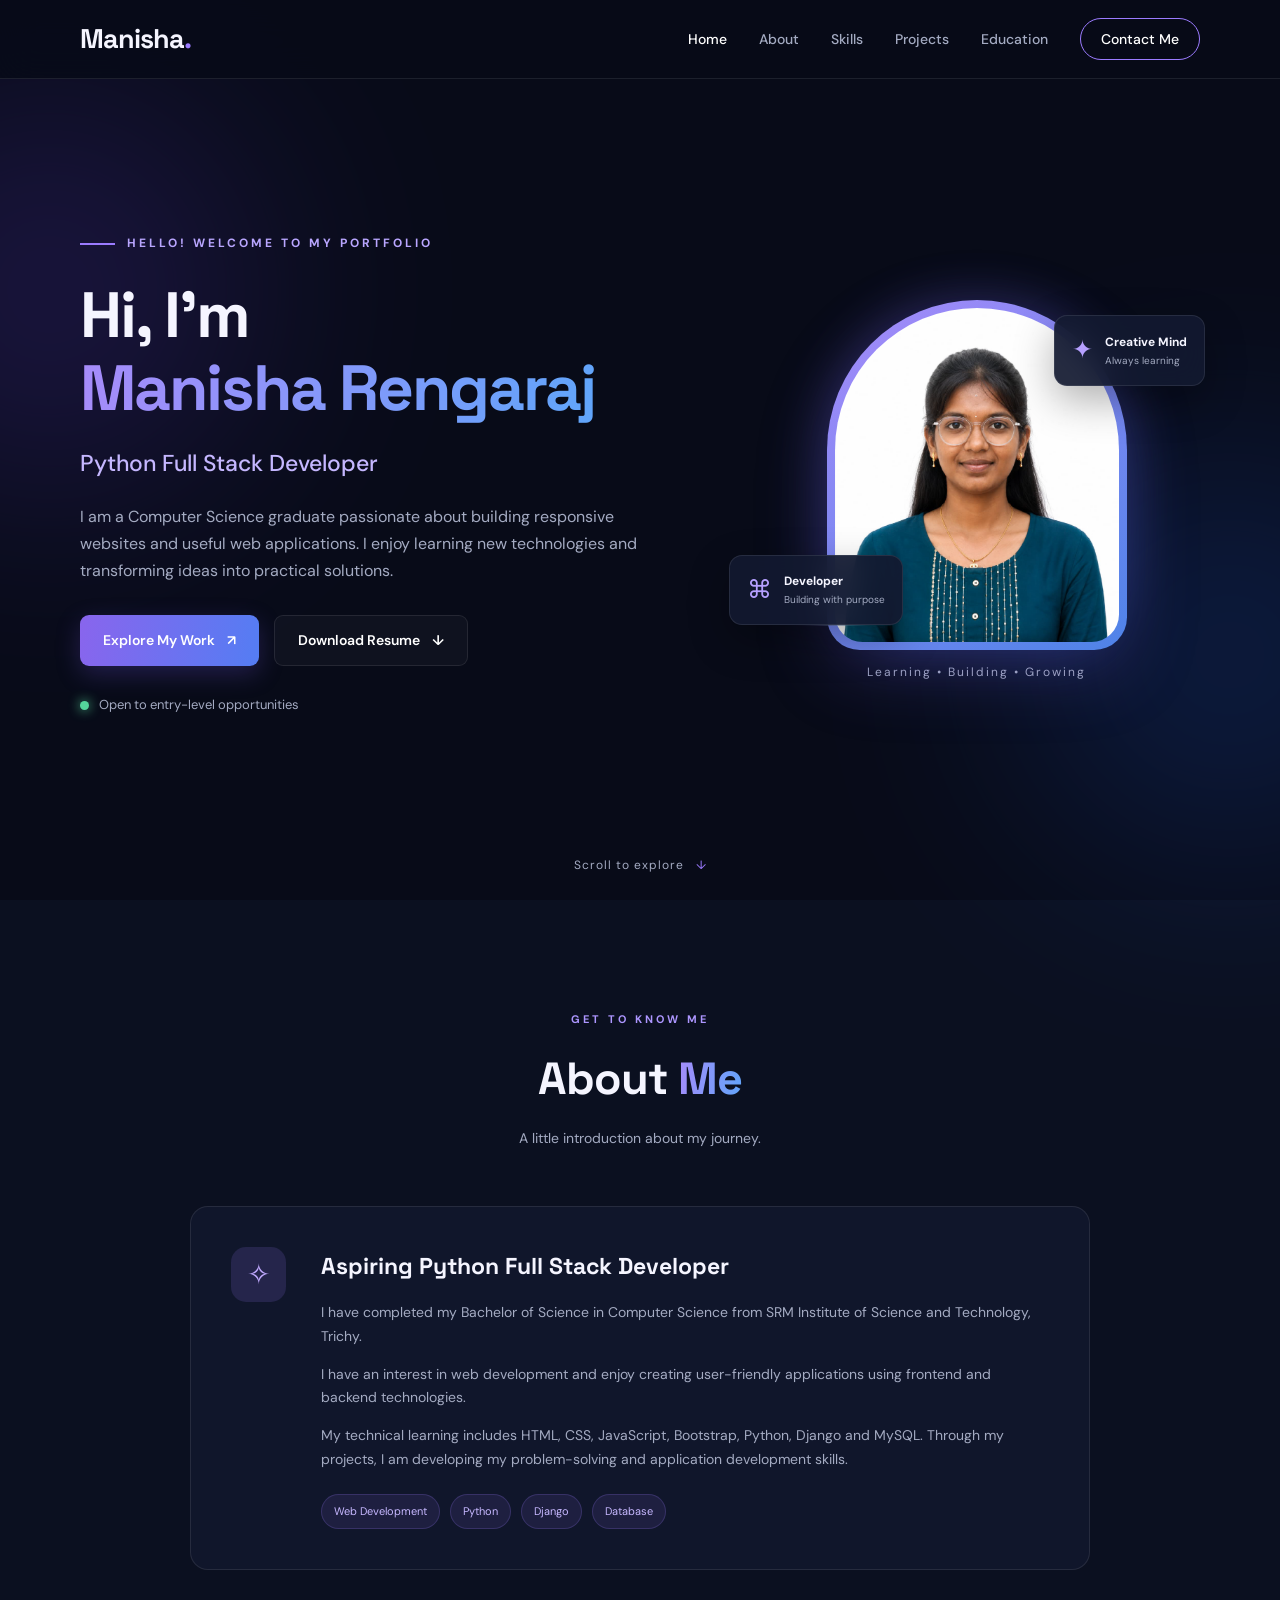
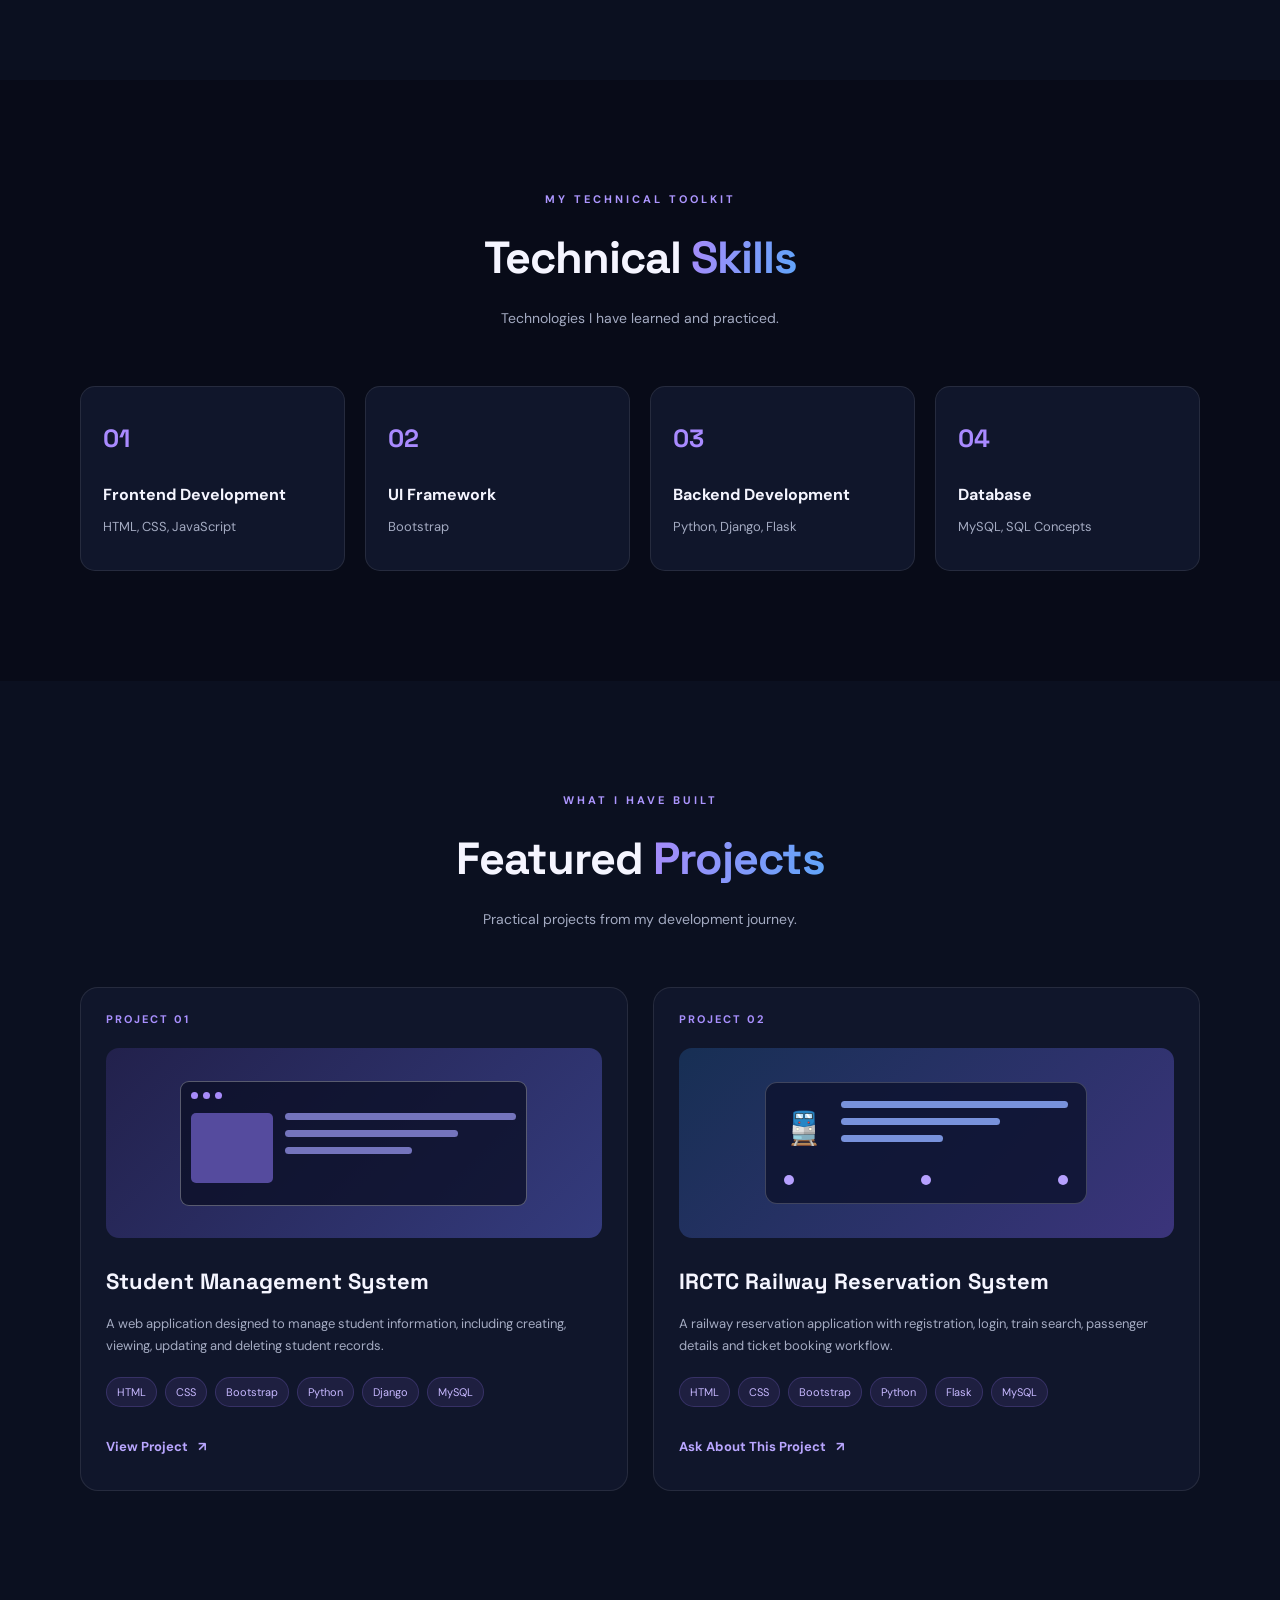
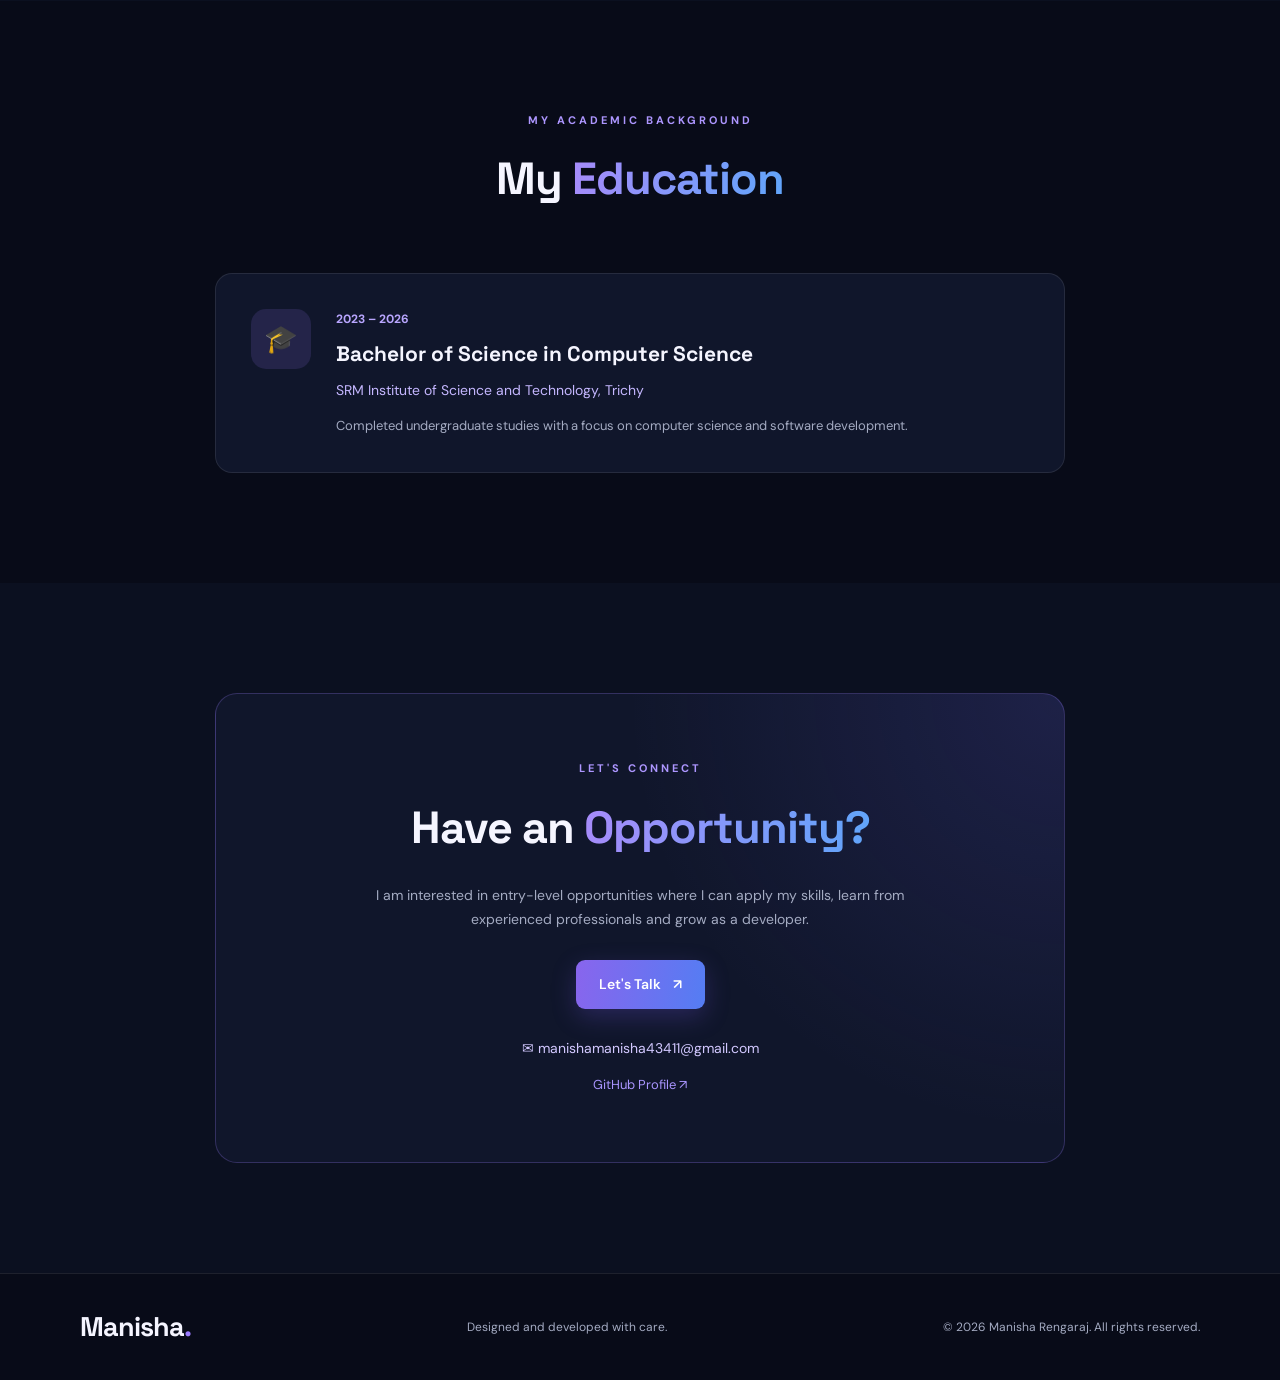
==== index.html @ c959bdaa "Add files via upload" ====
<!DOCTYPE html>
<html lang="en">
<head>
    <meta charset="UTF-8">
    <meta name="viewport" content="width=device-width, initial-scale=1.0">

    <meta name="description" content="Manisha Rengaraj - Python Full Stack Developer Portfolio">

    <title>Manisha Rengaraj | Python Full Stack Developer</title>

    <link rel="preconnect" href="https://fonts.googleapis.com">
    <link rel="preconnect" href="https://fonts.gstatic.com" crossorigin>

    <link href="https://fonts.googleapis.com/css2?family=DM+Sans:wght@400;500;600;700&family=Space+Grotesk:wght@400;500;600;700&display=swap" rel="stylesheet">

    <link rel="stylesheet" href="style.css">
</head>

<body>

    <!-- NAVBAR -->
    <header class="header">
        <nav class="navbar container">

            <a href="#home" class="logo">
                Manisha<span>.</span>
            </a>

            <button class="menu-toggle" id="menuToggle"
                aria-label="Open navigation menu"
                aria-expanded="false">
                <span></span>
                <span></span>
                <span></span>
            </button>

            <ul class="nav-links" id="navLinks">
                <li><a href="#home" class="nav-link active">Home</a></li>
                <li><a href="#about" class="nav-link">About</a></li>
                <li><a href="#skills" class="nav-link">Skills</a></li>
                <li><a href="#projects" class="nav-link">Projects</a></li>
                <li><a href="#education" class="nav-link">Education</a></li>
                <li><a href="#contact" class="nav-link contact-link">Contact Me</a></li>
            </ul>

        </nav>
    </header>


    <main>

        <!-- HERO SECTION -->
        <section class="hero section" id="home">

            <div class="hero-glow glow-one"></div>
            <div class="hero-glow glow-two"></div>

            <div class="container hero-container">

                <div class="hero-content reveal">

                    <p class="welcome-text">
                        <span class="welcome-line"></span>
                        HELLO! WELCOME TO MY PORTFOLIO
                    </p>

                    <h1>
                        Hi, I'm <br>
                        <span class="gradient-text">Manisha Rengaraj</span>
                    </h1>

                    <h2>Python Full Stack Developer</h2>

                    <p class="hero-description">
                        I am a Computer Science graduate passionate about
                        building responsive websites and useful web
                        applications. I enjoy learning new technologies
                        and transforming ideas into practical solutions.
                    </p>

                    <div class="hero-buttons">

                        <a href="#projects" class="btn primary-btn">
                            Explore My Work
                            <span>↗</span>
                        </a>

                        <a href="resume.pdf" class="btn secondary-btn" download>
                            Download Resume
                            <span>↓</span>
                        </a>

                    </div>

                    <div class="availability">
                        <span class="status-dot"></span>
                        Open to entry-level opportunities
                    </div>

                </div>


                <div class="hero-image-area reveal">

                    <div class="image-background"></div>

                    <div class="image-frame">
                        <img
                            src="images/profile%20photo.png"
                            alt="Portrait of Manisha Rengaraj"
                            class="profile-image">
                    </div>

                    <div class="floating-card card-top">
                        <span class="floating-icon">✦</span>
                        <div>
                            <strong>Creative Mind</strong>
                            <small>Always learning</small>
                        </div>
                    </div>

                    <div class="floating-card card-bottom">
                        <span class="floating-icon">⌘</span>
                        <div>
                            <strong>Developer</strong>
                            <small>Building with purpose</small>
                        </div>
                    </div>

                    <p class="image-caption">
                        Learning • Building • Growing
                    </p>

                </div>

            </div>

            <a href="#about" class="scroll-down">
                Scroll to explore <span>↓</span>
            </a>

        </section>


        <!-- ABOUT SECTION -->
        <section class="section about-section" id="about">

            <div class="container">

                <div class="section-heading reveal">
                    <p class="section-label">GET TO KNOW ME</p>
                    <h2>About <span class="gradient-text">Me</span></h2>
                    <p class="section-subtitle">
                        A little introduction about my journey.
                    </p>
                </div>

                <div class="about-card reveal">

                    <div class="about-icon">✧</div>

                    <div class="about-content">

                        <h3>Aspiring Python Full Stack Developer</h3>

                        <p>
                            I have completed my Bachelor of Science in
                            Computer Science from SRM Institute of Science
                            and Technology, Trichy.
                        </p>

                        <p>
                            I have an interest in web development and enjoy
                            creating user-friendly applications using
                            frontend and backend technologies.
                        </p>

                        <p>
                            My technical learning includes HTML, CSS,
                            JavaScript, Bootstrap, Python, Django and MySQL.
                            Through my projects, I am developing my
                            problem-solving and application development skills.
                        </p>

                        <div class="about-tags">
                            <span>Web Development</span>
                            <span>Python</span>
                            <span>Django</span>
                            <span>Database</span>
                        </div>

                    </div>

                </div>

            </div>

        </section>


        <!-- SKILLS SECTION -->
        <section class="section skills-section" id="skills">

            <div class="container">

                <div class="section-heading reveal">
                    <p class="section-label">MY TECHNICAL TOOLKIT</p>
                    <h2>Technical <span class="gradient-text">Skills</span></h2>
                    <p class="section-subtitle">
                        Technologies I have learned and practiced.
                    </p>
                </div>


                <div class="skills-grid">

                    <div class="skill-card reveal">
                        <div class="skill-icon">01</div>
                        <h3>Frontend Development</h3>
                        <p>HTML, CSS, JavaScript</p>
                    </div>

                    <div class="skill-card reveal">
                        <div class="skill-icon">02</div>
                        <h3>UI Framework</h3>
                        <p>Bootstrap</p>
                    </div>

                    <div class="skill-card reveal">
                        <div class="skill-icon">03</div>
                        <h3>Backend Development</h3>
                        <p>Python, Django, Flask</p>
                    </div>

                    <div class="skill-card reveal">
                        <div class="skill-icon">04</div>
                        <h3>Database</h3>
                        <p>MySQL, SQL Concepts</p>
                    </div>

                </div>

            </div>

        </section>


        <!-- PROJECTS SECTION -->
        <section class="section projects-section" id="projects">

            <div class="container">

                <div class="section-heading reveal">
                    <p class="section-label">WHAT I HAVE BUILT</p>
                    <h2>Featured <span class="gradient-text">Projects</span></h2>
                    <p class="section-subtitle">
                        Practical projects from my development journey.
                    </p>
                </div>


                <div class="projects-grid">

                    <!-- PROJECT ONE -->
                    <article class="project-card reveal">

                        <div class="project-number">PROJECT 01</div>

                        <div class="project-visual visual-one">
                            <div class="visual-window">
                                <div class="window-dots">
                                    <span></span>
                                    <span></span>
                                    <span></span>
                                </div>
                                <div class="visual-content">
                                    <div class="visual-sidebar"></div>
                                    <div class="visual-lines">
                                        <span></span>
                                        <span></span>
                                        <span></span>
                                    </div>
                                </div>
                            </div>
                        </div>

                        <div class="project-info">

                            <h3>Student Management System</h3>

                            <p>
                                A web application designed to manage student
                                information, including creating, viewing,
                                updating and deleting student records.
                            </p>

                            <div class="project-tags">
                                <span>HTML</span>
                                <span>CSS</span>
                                <span>Bootstrap</span>
                                <span>Python</span>
                                <span>Django</span>
                                <span>MySQL</span>
                            </div>
                           <a href="YOUR_LIVE_PROJECT_URL" target="_blank" class="project-link">
    View Project <span>↗</span>
</a>

                        </div>

                    </article>


                    <!-- PROJECT TWO -->
                    <article class="project-card reveal">

                        <div class="project-number">PROJECT 02</div>

                        <div class="project-visual visual-two">
                            <div class="ticket-design">
                                <div class="ticket-icon">🚆</div>
                                <div class="ticket-lines">
                                    <span></span>
                                    <span></span>
                                    <span></span>
                                </div>
                                <div class="ticket-route">
                                    <span></span>
                                    <span></span>
                                    <span></span>
                                </div>
                            </div>
                        </div>

                        <div class="project-info">

                            <h3>IRCTC Railway Reservation System</h3>

                            <p>
                                A railway reservation application with
                                registration, login, train search,
                                passenger details and ticket booking workflow.
                            </p>

                            <div class="project-tags">
                                <span>HTML</span>
                                <span>CSS</span>
                                <span>Bootstrap</span>
                                <span>Python</span>
                                <span>Flask</span>
                                <span>MySQL</span>
                            </div>

                            <a href="#contact" class="project-link">
                                Ask About This Project <span>↗</span>
                            </a>

                        </div>

                    </article>

                </div>

            </div>

        </section>


        <!-- EDUCATION SECTION -->
        <section class="section education-section" id="education">

            <div class="container">

                <div class="section-heading reveal">
                    <p class="section-label">MY ACADEMIC BACKGROUND</p>
                    <h2>My <span class="gradient-text">Education</span></h2>
                </div>

                <div class="education-card reveal">

                    <div class="education-icon">🎓</div>

                    <div>
                        <p class="education-year">2023 – 2026</p>

                        <h3>Bachelor of Science in Computer Science</h3>

                        <p class="college-name">
                            SRM Institute of Science and Technology, Trichy
                        </p>

                        <p class="education-description">
                            Completed undergraduate studies with a focus
                            on computer science and software development.
                        </p>
                    </div>

                </div>

            </div>

        </section>


        <!-- CONTACT SECTION -->
        <section class="section contact-section" id="contact">

            <div class="container">

                <div class="contact-card reveal">

                    <p class="section-label">LET'S CONNECT</p>

                    <h2>
                        Have an <span class="gradient-text">Opportunity?</span>
                    </h2>

                    <p>
                        I am interested in entry-level opportunities where
                        I can apply my skills, learn from experienced
                        professionals and grow as a developer.
                    </p>

                    <a href="mailto:manishamanisha43411@gmail.com"
                       class="btn primary-btn">
                        Let's Talk <span>↗</span>
                    </a>

                    <div class="contact-email">
                        <span>✉</span>
                        manishamanisha43411@gmail.com
                    </div>

                    <a
                        href="https://github.com/manishamanisha43411-del"
                        target="_blank"
                        rel="noopener noreferrer"
                        class="github-link">
                        GitHub Profile ↗
                    </a>

                </div>

            </div>

        </section>

    </main>


    <!-- FOOTER -->
    <footer class="footer">

        <div class="container footer-content">

            <a href="#home" class="logo">
                Manisha<span>.</span>
            </a>

            <p>
                Designed and developed with care.
            </p>

            <p class="copyright">
                © <span id="year"></span> Manisha Rengaraj.
                All rights reserved.
            </p>

        </div>

    </footer>


    <script src="script.js"></script>

</body>
</html>
---- style.css ----
/* ==============================
   GLOBAL SETTINGS
================================= */

:root {
    --background: #080b18;
    --surface: #10162b;
    --surface-light: #151d36;
    --primary: #9b7bff;
    --secondary: #5c8dff;
    --text: #f5f5ff;
    --muted: #a4abc2;
    --border: rgba(255, 255, 255, 0.09);
}

* {
    margin: 0;
    padding: 0;
    box-sizing: border-box;
    scroll-behavior: smooth;
}

body {
    background: var(--background);
    color: var(--text);
    font-family: "DM Sans", sans-serif;
    line-height: 1.7;
    overflow-x: hidden;
}

a {
    color: inherit;
    text-decoration: none;
}

button {
    font: inherit;
}

.container {
    width: min(1120px, 90%);
    margin: auto;
}

.section {
    padding: 110px 0;
}

.gradient-text {
    background: linear-gradient(100deg, #a78bfa, #60a5fa);
    -webkit-background-clip: text;
    background-clip: text;
    color: transparent;
}


/* ==============================
   NAVBAR
================================= */

.header {
    position: fixed;
    top: 0;
    left: 0;
    width: 100%;
    z-index: 1000;
    background: rgba(8, 11, 24, 0.85);
    backdrop-filter: blur(18px);
    border-bottom: 1px solid var(--border);
}

.navbar {
    min-height: 78px;
    display: flex;
    align-items: center;
    justify-content: space-between;
}

.logo {
    font-family: "Space Grotesk", sans-serif;
    font-size: 27px;
    font-weight: 700;
    letter-spacing: -1px;
}

.logo span {
    color: var(--primary);
}

.nav-links {
    display: flex;
    align-items: center;
    gap: 32px;
    list-style: none;
}

.nav-link {
    color: var(--muted);
    font-size: 14px;
    font-weight: 500;
    transition: 0.3s;
}

.nav-link:hover,
.nav-link.active {
    color: #ffffff;
}

.contact-link {
    padding: 11px 20px;
    border: 1px solid var(--primary);
    border-radius: 30px;
    color: white;
}

.contact-link:hover {
    background: var(--primary);
}

.menu-toggle {
    display: none;
    background: transparent;
    border: 0;
    cursor: pointer;
}

.menu-toggle span {
    display: block;
    width: 25px;
    height: 2px;
    background: white;
    margin: 6px 0;
}


/* ==============================
   HERO SECTION
================================= */

.hero {
    min-height: 100vh;
    padding-top: 150px;
    padding-bottom: 100px;
    position: relative;
    display: flex;
    align-items: center;
}

.hero-container {
    display: grid;
    grid-template-columns: 1.15fr 0.85fr;
    align-items: center;
    gap: 70px;
}

.hero-glow {
    position: absolute;
    width: 400px;
    height: 400px;
    border-radius: 50%;
    filter: blur(120px);
    opacity: 0.18;
    pointer-events: none;
}

.glow-one {
    background: #7648ff;
    top: 10%;
    left: -150px;
}

.glow-two {
    background: #246bff;
    bottom: 5%;
    right: -150px;
}

.hero-content {
    position: relative;
    z-index: 2;
}

.welcome-text {
    color: #b9a6ff;
    font-size: 12px;
    letter-spacing: 3px;
    font-weight: 700;
    margin-bottom: 25px;
    display: flex;
    align-items: center;
    gap: 12px;
}

.welcome-line {
    width: 35px;
    height: 2px;
    background: var(--primary);
}

.hero h1 {
    font-family: "Space Grotesk", sans-serif;
    font-size: clamp(42px, 5vw, 68px);
    line-height: 1.15;
    letter-spacing: -2px;
    margin-bottom: 18px;
}

.hero h2 {
    color: #c5b7ff;
    font-size: 23px;
    font-weight: 500;
    margin-bottom: 20px;
}

.hero-description {
    max-width: 560px;
    color: var(--muted);
    font-size: 16px;
    margin-bottom: 30px;
}

.hero-buttons {
    display: flex;
    flex-wrap: wrap;
    gap: 15px;
    margin-bottom: 28px;
}

.btn {
    display: inline-flex;
    align-items: center;
    justify-content: center;
    gap: 12px;
    padding: 13px 23px;
    border-radius: 9px;
    font-weight: 600;
    font-size: 14px;
    transition: 0.3s;
}

.primary-btn {
    background: linear-gradient(100deg, #8965ed, #547df3);
    color: white;
    box-shadow: 0 8px 25px rgba(115, 88, 230, 0.25);
}

.primary-btn:hover {
    transform: translateY(-4px);
    box-shadow: 0 12px 30px rgba(115, 88, 230, 0.4);
}

.secondary-btn {
    border: 1px solid var(--border);
    color: white;
    background: rgba(255, 255, 255, 0.03);
}

.secondary-btn:hover {
    border-color: var(--primary);
    transform: translateY(-4px);
}

.availability {
    color: var(--muted);
    font-size: 13px;
    display: flex;
    align-items: center;
    gap: 10px;
}

.status-dot {
    width: 9px;
    height: 9px;
    border-radius: 50%;
    background: #54d69b;
    box-shadow: 0 0 12px #54d69b;
}


/* ==============================
   HERO IMAGE
================================= */

.hero-image-area {
    min-height: 430px;
    position: relative;
    display: flex;
    justify-content: center;
    align-items: center;
}

.image-background {
    position: absolute;
    width: 310px;
    height: 350px;
    border-radius: 45% 45% 30% 30%;
    background: linear-gradient(140deg, #8060e9, #2d68ca);
    opacity: 0.25;
    filter: blur(25px);
}

.image-frame {
    width: 300px;
    height: 350px;
    padding: 8px;
    position: relative;
    z-index: 1;
    border-radius: 160px 160px 35px 35px;
    background: linear-gradient(145deg, #a78bfa, #4e83e8);
    box-shadow: 0 20px 70px rgba(100, 87, 220, 0.25);
}

.profile-image {
    display: block;
    width: 100%;
    height: 100%;
    object-fit: cover;
    object-position: center top;
    border-radius: 155px 155px 30px 30px;
}

.floating-card {
    position: absolute;
    z-index: 3;
    display: flex;
    align-items: center;
    gap: 12px;
    padding: 13px 17px;
    border: 1px solid var(--border);
    background: rgba(19, 25, 48, 0.92);
    backdrop-filter: blur(15px);
    border-radius: 13px;
    box-shadow: 0 15px 40px rgba(0, 0, 0, 0.3);
}

.card-top {
    top: 55px;
    right: -5px;
}

.card-bottom {
    bottom: 65px;
    left: -25px;
}

.floating-icon {
    font-size: 25px;
    color: #b6a0ff;
}

.floating-card strong,
.floating-card small {
    display: block;
}

.floating-card strong {
    font-size: 12px;
}

.floating-card small {
    font-size: 10px;
    color: var(--muted);
}

.image-caption {
    position: absolute;
    bottom: 8px;
    color: var(--muted);
    font-size: 12px;
    letter-spacing: 2px;
}

.scroll-down {
    position: absolute;
    bottom: 25px;
    left: 50%;
    transform: translateX(-50%);
    color: var(--muted);
    font-size: 12px;
    letter-spacing: 1px;
}

.scroll-down span {
    color: var(--primary);
    margin-left: 8px;
}


/* ==============================
   SECTION HEADINGS
================================= */

.section-heading {
    text-align: center;
    margin-bottom: 55px;
}

.section-label {
    color: #ad96ff;
    font-size: 11px;
    font-weight: 700;
    letter-spacing: 3px;
    margin-bottom: 12px;
}

.section-heading h2,
.contact-card h2 {
    font-family: "Space Grotesk", sans-serif;
    font-size: clamp(32px, 4vw, 45px);
    letter-spacing: -1px;
}

.section-subtitle {
    color: var(--muted);
    margin-top: 10px;
    font-size: 14px;
}


/* ==============================
   ABOUT
================================= */

.about-section {
    background: #0b1020;
}

.about-card {
    max-width: 900px;
    margin: auto;
    display: grid;
    grid-template-columns: 65px 1fr;
    gap: 25px;
    padding: 40px;
    background: var(--surface);
    border: 1px solid var(--border);
    border-radius: 18px;
}

.about-icon {
    width: 55px;
    height: 55px;
    border-radius: 15px;
    display: grid;
    place-items: center;
    background: rgba(155, 123, 255, 0.15);
    color: #c1aaff;
    font-size: 28px;
}

.about-content h3 {
    font-family: "Space Grotesk", sans-serif;
    font-size: 23px;
    margin-bottom: 15px;
}

.about-content p {
    color: var(--muted);
    font-size: 14px;
    margin-bottom: 14px;
}

.about-tags {
    display: flex;
    flex-wrap: wrap;
    gap: 10px;
    margin-top: 22px;
}

.about-tags span,
.project-tags span {
    padding: 7px 12px;
    border-radius: 30px;
    background: rgba(155, 123, 255, 0.1);
    border: 1px solid rgba(155, 123, 255, 0.2);
    color: #c7b8ff;
    font-size: 11px;
}


/* ==============================
   SKILLS
================================= */

.skills-grid {
    display: grid;
    grid-template-columns: repeat(4, 1fr);
    gap: 20px;
}

.skill-card {
    padding: 30px 22px;
    min-height: 185px;
    background: var(--surface);
    border: 1px solid var(--border);
    border-radius: 15px;
    transition: 0.3s;
}

.skill-card:hover {
    transform: translateY(-8px);
    border-color: var(--primary);
    background: var(--surface-light);
}

.skill-icon {
    color: #a98aff;
    font-family: "Space Grotesk", sans-serif;
    font-size: 25px;
    font-weight: 700;
    margin-bottom: 22px;
}

.skill-card h3 {
    font-size: 16px;
    margin-bottom: 8px;
}

.skill-card p {
    color: var(--muted);
    font-size: 13px;
}


/* ==============================
   PROJECTS
================================= */

.projects-section {
    background: #0b1020;
}

.projects-grid {
    display: grid;
    grid-template-columns: repeat(2, 1fr);
    gap: 25px;
}

.project-card {
    background: var(--surface);
    border: 1px solid var(--border);
    border-radius: 18px;
    overflow: hidden;
    transition: 0.35s;
}

.project-card:hover {
    transform: translateY(-8px);
    border-color: rgba(155, 123, 255, 0.6);
    box-shadow: 0 20px 50px rgba(0, 0, 0, 0.25);
}

.project-number {
    padding: 22px 25px 0;
    color: #a990ff;
    font-size: 11px;
    font-weight: 700;
    letter-spacing: 2px;
}

.project-visual {
    height: 190px;
    margin: 20px 25px;
    border-radius: 13px;
    display: grid;
    place-items: center;
    overflow: hidden;
}

.visual-one {
    background: linear-gradient(135deg, #22214c, #343b7d);
}

.visual-two {
    background: linear-gradient(135deg, #172f54, #3b347b);
}

.visual-window {
    width: 70%;
    height: 125px;
    border: 1px solid rgba(255,255,255,0.3);
    border-radius: 9px;
    background: rgba(10, 14, 35, 0.75);
    padding: 10px;
}

.window-dots {
    display: flex;
    gap: 5px;
}

.window-dots span {
    width: 7px;
    height: 7px;
    border-radius: 50%;
    background: #a78bfa;
}

.visual-content {
    display: flex;
    gap: 12px;
    margin-top: 14px;
}

.visual-sidebar {
    width: 25%;
    height: 70px;
    border-radius: 5px;
    background: #554b9e;
}

.visual-lines {
    flex: 1;
}

.visual-lines span,
.ticket-lines span {
    display: block;
    height: 7px;
    border-radius: 10px;
    margin-bottom: 10px;
    background: #7474bd;
}

.visual-lines span:nth-child(2) {
    width: 75%;
}

.visual-lines span:nth-child(3) {
    width: 55%;
}

.ticket-design {
    width: 65%;
    padding: 18px;
    background: rgba(13, 19, 47, 0.85);
    border: 1px solid rgba(255,255,255,0.2);
    border-radius: 12px;
    display: grid;
    grid-template-columns: 45px 1fr;
    gap: 12px;
}

.ticket-icon {
    font-size: 32px;
}

.ticket-lines span {
    background: #7892dc;
}

.ticket-lines span:nth-child(2) {
    width: 70%;
}

.ticket-lines span:nth-child(3) {
    width: 45%;
}

.ticket-route {
    grid-column: 1 / -1;
    display: flex;
    justify-content: space-between;
    margin-top: 8px;
}

.ticket-route span {
    width: 10px;
    height: 10px;
    border-radius: 50%;
    background: #b6a0ff;
}

.project-info {
    padding: 5px 25px 30px;
}

.project-info h3 {
    font-family: "Space Grotesk", sans-serif;
    font-size: 22px;
    margin-bottom: 12px;
}

.project-info p {
    color: var(--muted);
    font-size: 13px;
    margin-bottom: 20px;
}

.project-tags {
    display: flex;
    flex-wrap: wrap;
    gap: 8px;
    margin-bottom: 25px;
}

.project-tags span {
    padding: 5px 10px;
}

.project-link {
    display: inline-flex;
    align-items: center;
    gap: 10px;
    color: #b9a6ff;
    font-size: 13px;
    font-weight: 700;
}

.project-link:hover {
    color: white;
}


/* ==============================
   EDUCATION
================================= */

.education-card {
    max-width: 850px;
    margin: auto;
    padding: 35px;
    display: flex;
    gap: 25px;
    align-items: flex-start;
    background: var(--surface);
    border: 1px solid var(--border);
    border-radius: 17px;
}

.education-icon {
    width: 60px;
    height: 60px;
    flex-shrink: 0;
    display: grid;
    place-items: center;
    background: rgba(155, 123, 255, 0.14);
    border-radius: 15px;
    font-size: 27px;
}

.education-year {
    color: #b9a6ff;
    font-size: 12px;
    font-weight: 700;
    margin-bottom: 7px;
}

.education-card h3 {
    font-family: "Space Grotesk", sans-serif;
    font-size: 21px;
}

.college-name {
    color: #c5b7ff;
    margin-top: 7px;
    font-size: 14px;
}

.education-description {
    color: var(--muted);
    font-size: 13px;
    margin-top: 12px;
}


/* ==============================
   CONTACT
================================= */

.contact-section {
    background: #0b1020;
}

.contact-card {
    max-width: 850px;
    margin: auto;
    padding: 65px 30px;
    text-align: center;
    border-radius: 22px;
    border: 1px solid rgba(155, 123, 255, 0.25);
    background:
        radial-gradient(circle at top right, rgba(100, 90, 220, 0.16), transparent 45%),
        var(--surface);
}

.contact-card h2 {
    margin-bottom: 18px;
}

.contact-card > p:not(.section-label) {
    max-width: 570px;
    margin: 0 auto 28px;
    color: var(--muted);
    font-size: 14px;
}

.contact-email {
    margin-top: 28px;
    color: #d2c8ff;
    font-size: 14px;
}

.github-link {
    display: inline-block;
    margin-top: 13px;
    color: #a995ff;
    font-size: 13px;
}

.github-link:hover {
    color: white;
}


/* ==============================
   FOOTER
================================= */

.footer {
    padding: 30px 0;
    border-top: 1px solid var(--border);
}

.footer-content {
    display: flex;
    align-items: center;
    justify-content: space-between;
    gap: 20px;
}

.footer-content p {
    color: var(--muted);
    font-size: 12px;
}

.copyright {
    text-align: right;
}


/* ==============================
   REVEAL ANIMATION
================================= */

.reveal {
    opacity: 0;
    transform: translateY(25px);
    transition: opacity 0.7s ease, transform 0.7s ease;
}

.reveal.visible {
    opacity: 1;
    transform: translateY(0);
}


/* ==============================
   RESPONSIVE DESIGN
================================= */

@media (max-width: 900px) {

    .nav-links {
        gap: 18px;
    }

    .hero-container {
        gap: 30px;
    }

    .skills-grid {
        grid-template-columns: repeat(2, 1fr);
    }

    .hero h1 {
        font-size: 48px;
    }
}


@media (max-width: 700px) {

    .section {
        padding: 85px 0;
    }

    .navbar {
        min-height: 70px;
    }

    .menu-toggle {
        display: block;
    }

    .nav-links {
        position: absolute;
        top: 70px;
        left: 0;
        width: 100%;
        padding: 25px 5%;
        display: none;
        flex-direction: column;
        align-items: stretch;
        gap: 18px;
        background: #10162b;
        border-bottom: 1px solid var(--border);
    }

    .nav-links.show {
        display: flex;
    }

    .nav-link {
        display: block;
        padding: 8px 0;
    }

    .contact-link {
        text-align: center;
    }

    .hero {
        padding-top: 120px;
        padding-bottom: 80px;
    }

    .hero-container {
        grid-template-columns: 1fr;
        gap: 45px;
    }

    .hero-content {
        text-align: center;
    }

    .welcome-text {
        justify-content: center;
        font-size: 10px;
        letter-spacing: 2px;
    }

    .hero h1 {
        font-size: clamp(38px, 10vw, 52px);
    }

    .hero h2 {
        font-size: 20px;
    }

    .hero-description {
        margin-left: auto;
        margin-right: auto;
    }

    .hero-buttons {
        justify-content: center;
    }

    .availability {
        justify-content: center;
    }

    .hero-image-area {
        min-height: 390px;
    }

    .image-frame {
        width: 260px;
        height: 310px;
    }

    .card-top {
        right: 0;
    }

    .card-bottom {
        left: 0;
    }

    .scroll-down {
        display: none;
    }

    .about-card {
        grid-template-columns: 1fr;
        padding: 28px;
    }

    .projects-grid {
        grid-template-columns: 1fr;
    }

    .education-card {
        padding: 25px;
    }

    .footer-content {
        flex-direction: column;
        text-align: center;
    }

    .copyright {
        text-align: center;
    }

}


@media (max-width: 420px) {

    .skills-grid {
        grid-template-columns: 1fr;
    }

    .hero-buttons {
        flex-direction: column;
    }

    .hero-buttons .btn {
        width: 100%;
    }

    .floating-card {
        padding: 10px;
    }

    .card-top {
        right: -8px;
    }

    .card-bottom {
        left: -8px;
    }

    .project-info {
        padding-left: 18px;
        padding-right: 18px;
    }

    .project-visual {
        margin-left: 18px;
        margin-right: 18px;
    }

}


/* Respect reduced-motion settings */

@media (prefers-reduced-motion: reduce) {
    *,
    *::before,
    *::after {
        scroll-behavior: auto !important;
        transition-duration: 0.01ms !important;
        animation-duration: 0.01ms !important;
    }

    .reveal {
        opacity: 1;
        transform: none;
    }
}
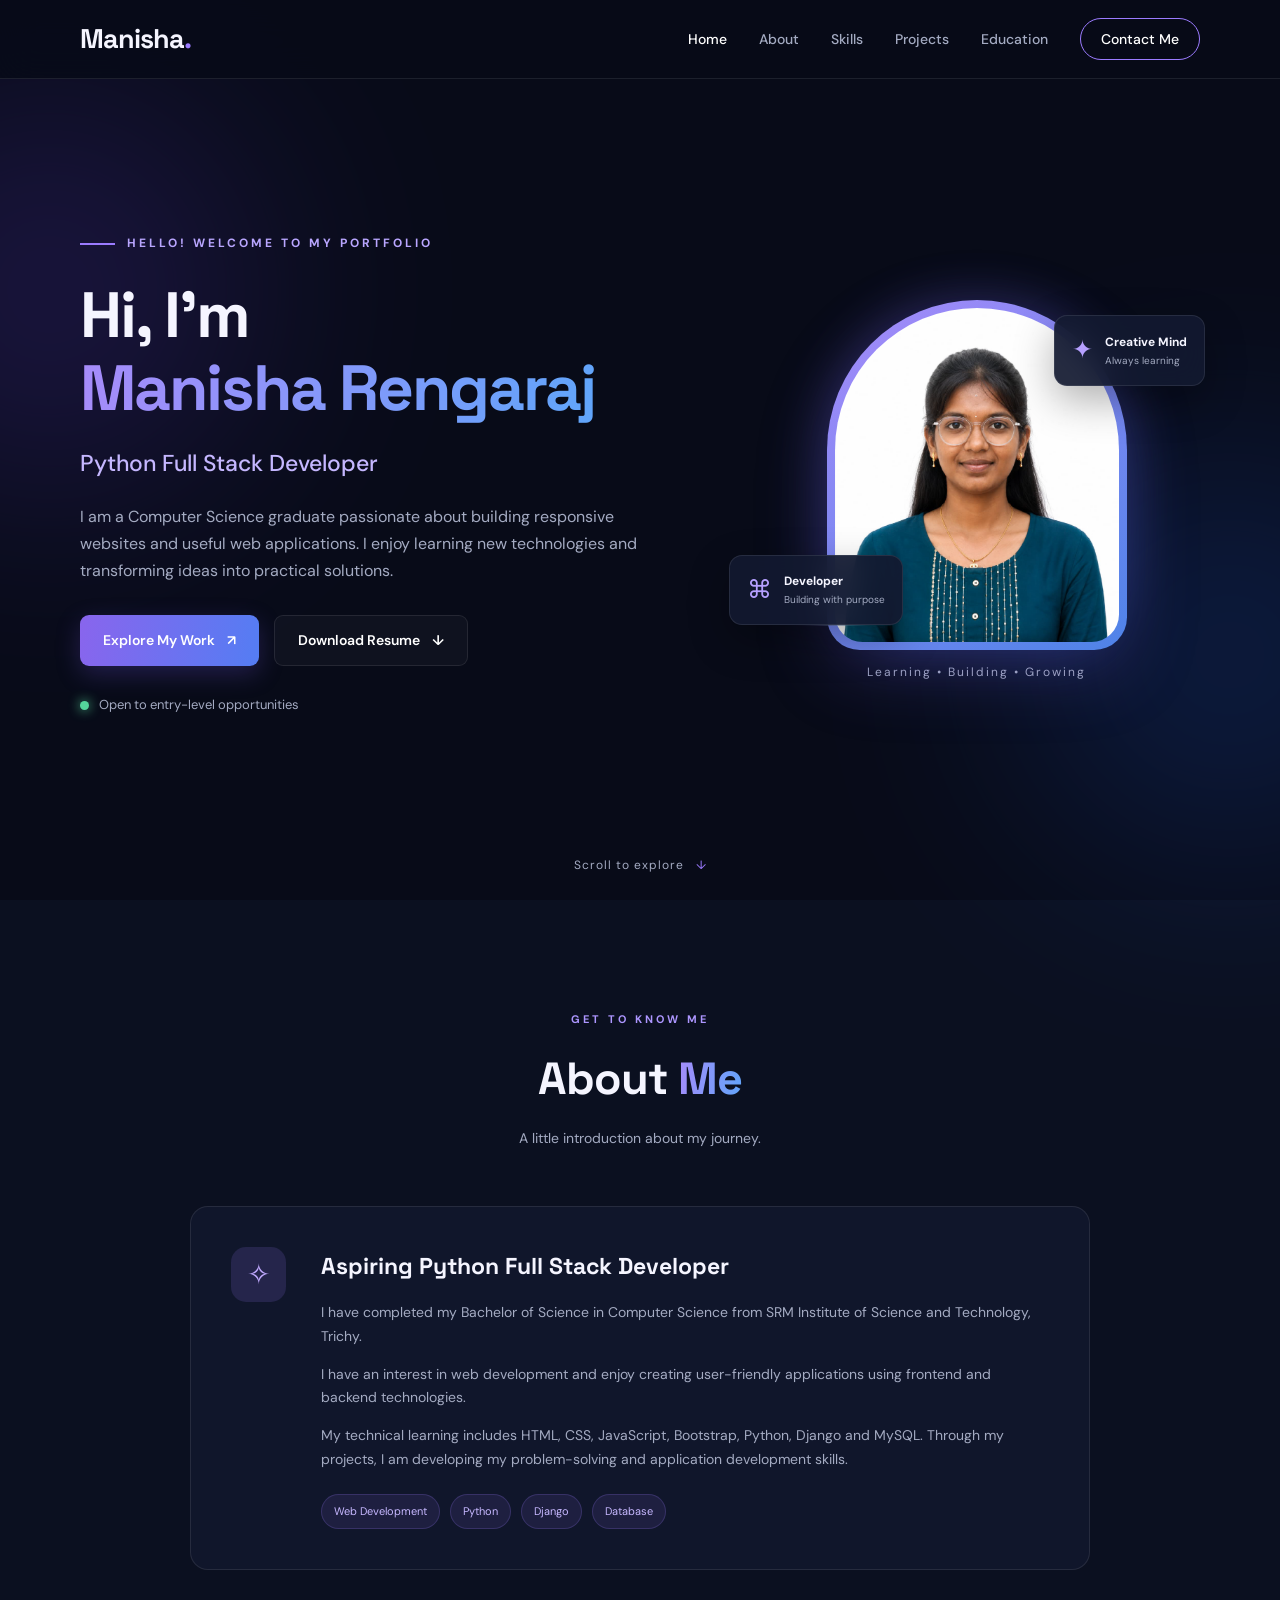
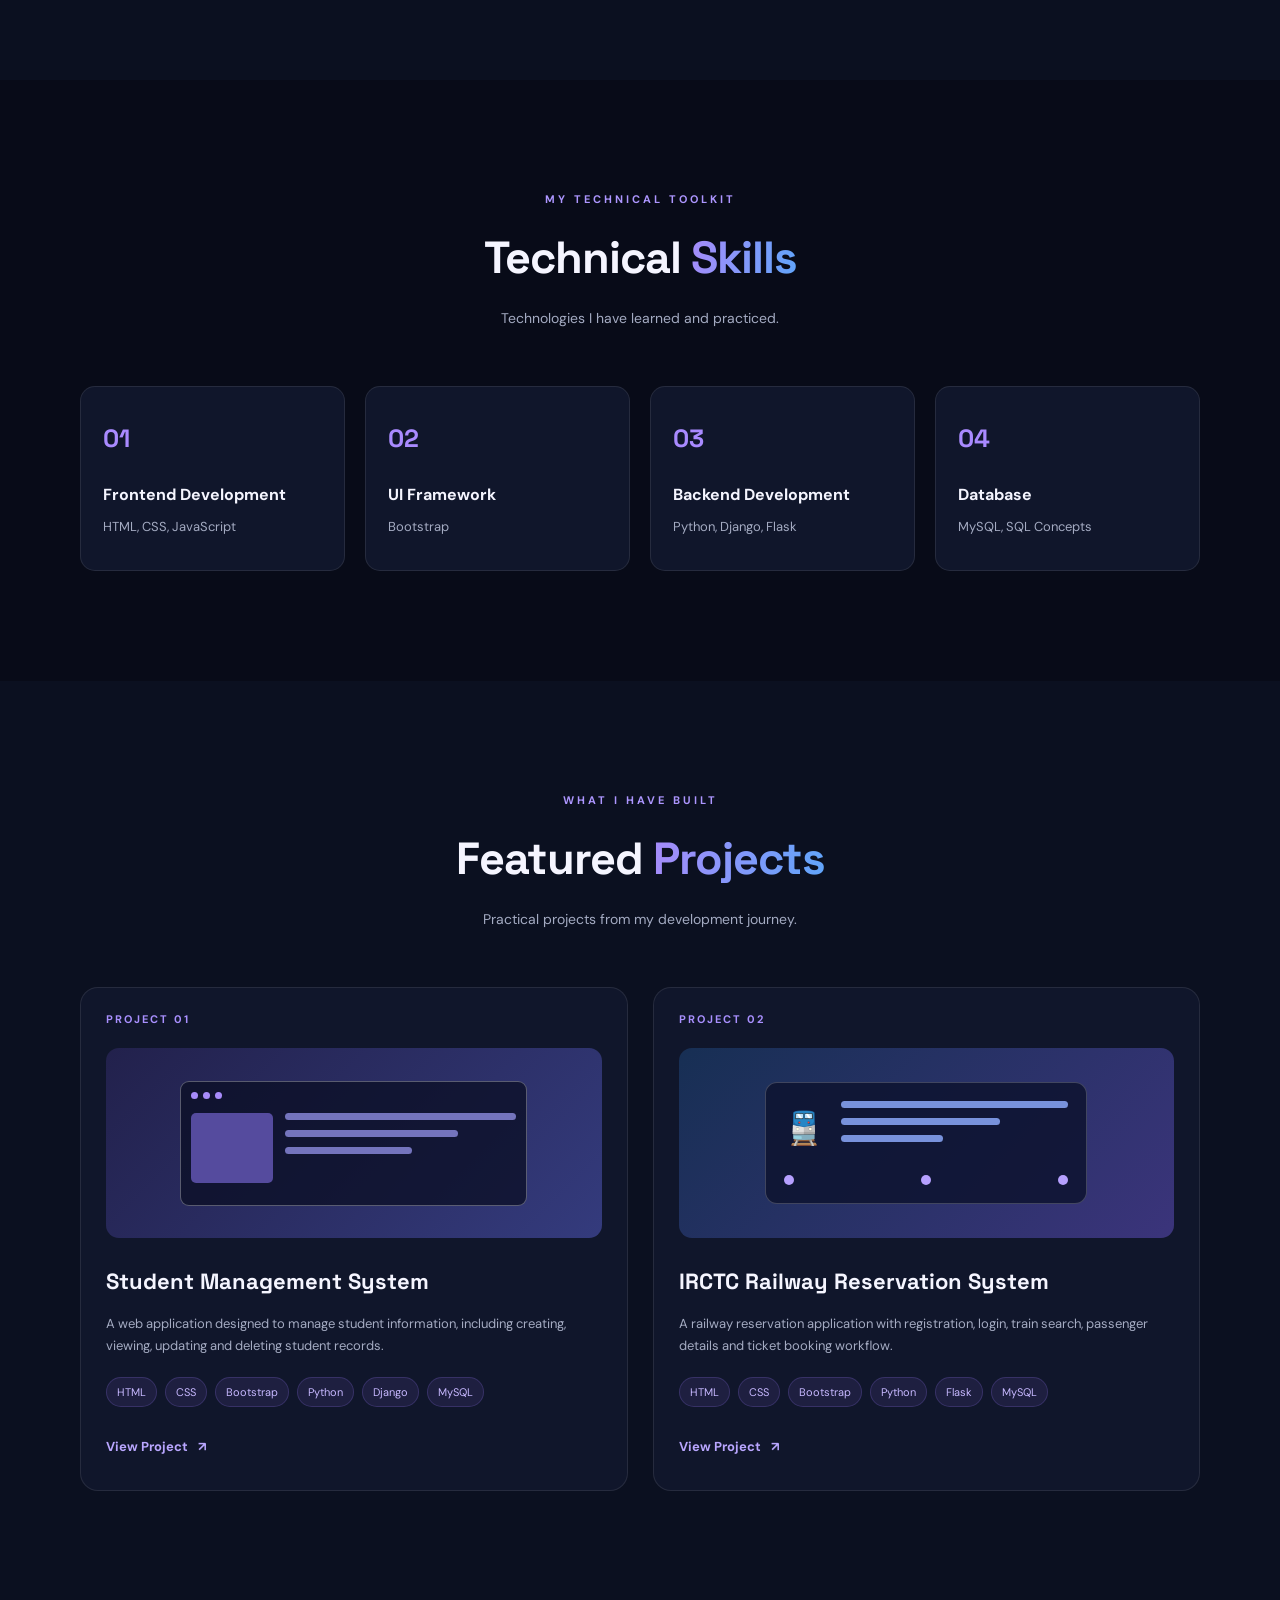
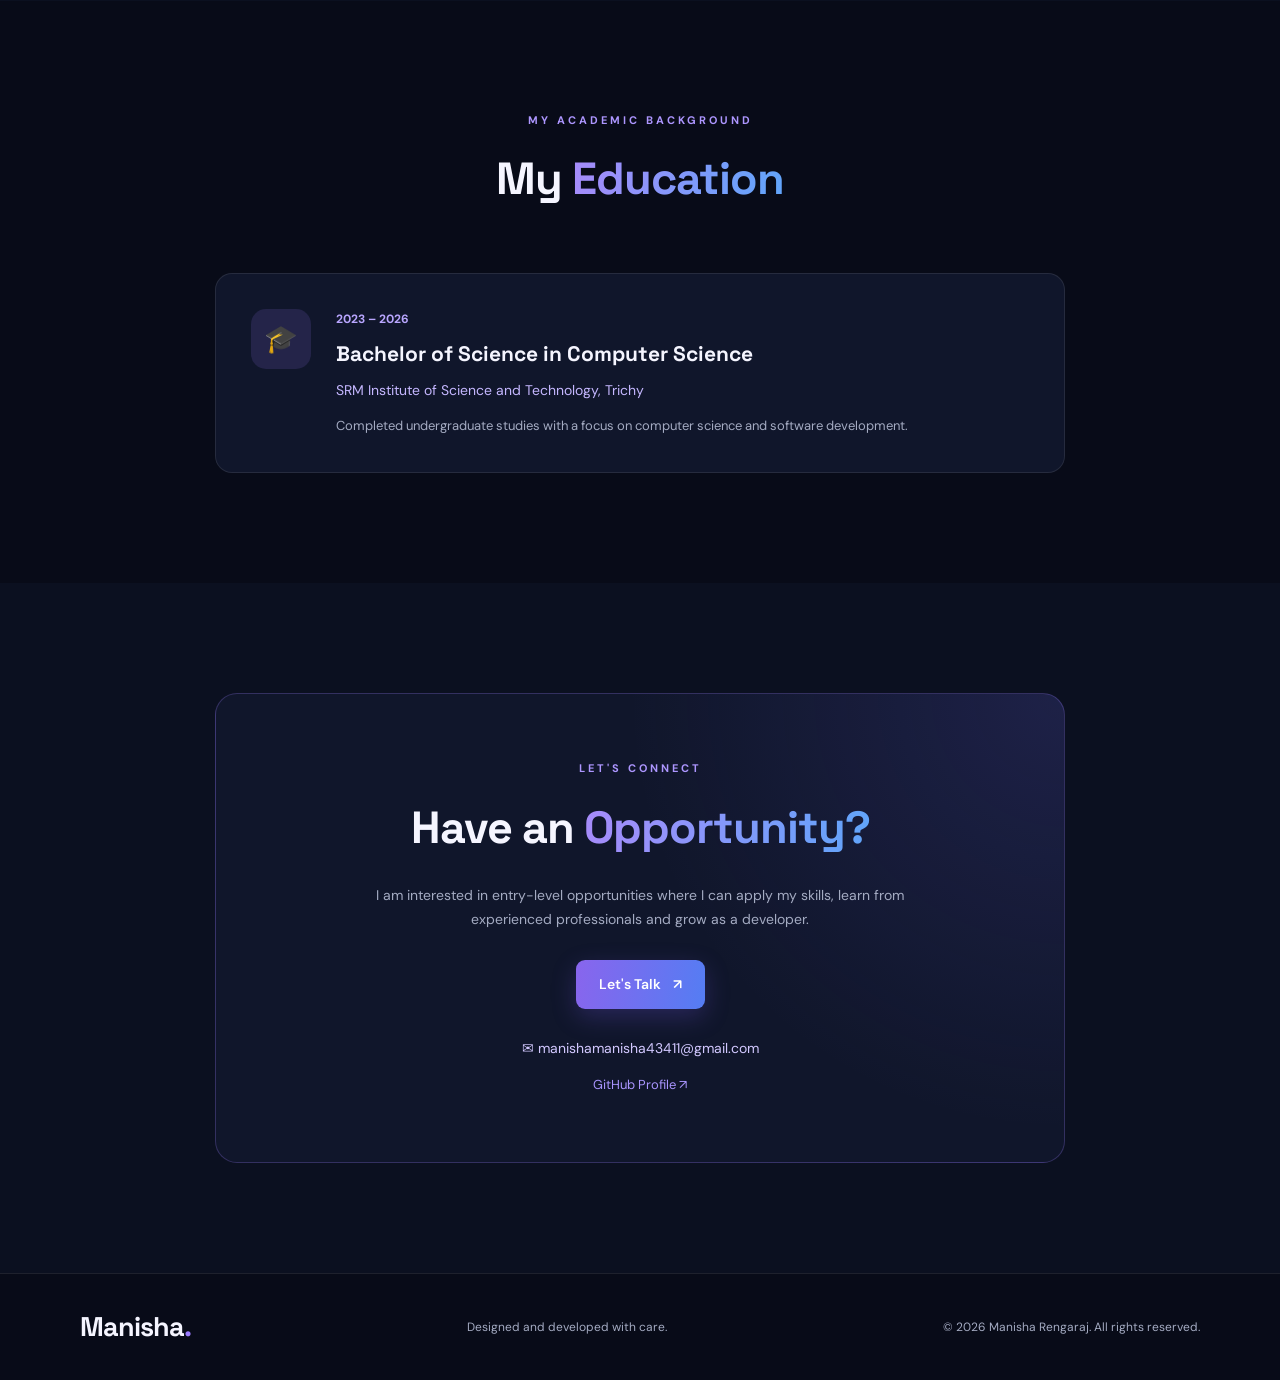
==== commit ea822be8: "Update IRCTC project link in portfolio" ====
--- a/index.html
+++ b/index.html
@@ -303,7 +303,7 @@
                                 <span>Django</span>
                                 <span>MySQL</span>
                             </div>
-                           <a href="YOUR_LIVE_PROJECT_URL" target="_blank" class="project-link">
+                           <a href="student-project.html" target="_blank" class="project-link">
     View Project <span>↗</span>
 </a>
 
@@ -352,9 +352,9 @@
                                 <span>MySQL</span>
                             </div>
 
-                            <a href="#contact" class="project-link">
-                                Ask About This Project <span>↗</span>
-                            </a>
+                          <a href="irctc-project.html" class="project-link">
+                           View Project <span>↗</span>
+                          </a>
 
                         </div>
 
